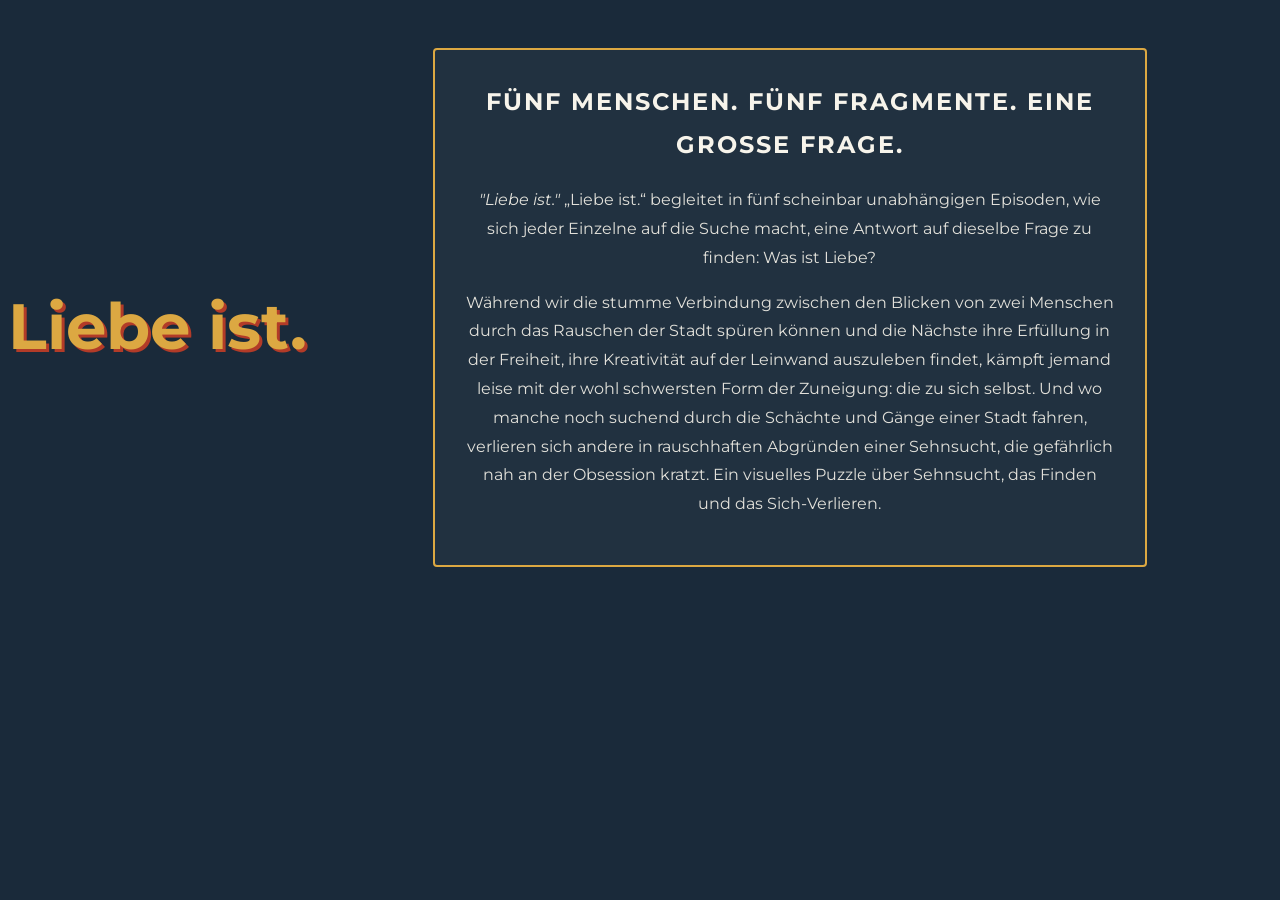
==== index.html @ 595dcff5 "Update index.html" ====
<!DOCTYPE html>
<html lang="de">
<head>
    <meta charset="UTF-8">
    <meta name="viewport" content="width=device-width, initial-scale=1.0">
    <title>Liebe ist.</title>
  
    <link rel="preconnect" href="https://fonts.googleapis.com">
    <link rel="preconnect" href="https://fonts.gstatic.com" crossorigin>
    <link href="https://fonts.googleapis.com/css2?family=Montserrat:wght@900&display=swap" rel="stylesheet">
    
    <link rel="stylesheet" href="./style.css">
</head>
<body>

    <div class= "hero-section">
        <h1>Liebe ist.</h1>
    </div>
   
    <div class= "teaser-container">
        <h2>Fünf Menschen. fünf Fragmente. Eine große Frage.</h2>
        <p>
            <em> "Liebe ist." </em>„Liebe ist.“ begleitet in fünf scheinbar unabhängigen Episoden, wie sich jeder Einzelne auf die Suche macht, eine Antwort auf dieselbe Frage zu finden: Was ist Liebe?
        </p>
        <p>Während wir die stumme Verbindung zwischen den Blicken von zwei Menschen durch das Rauschen der Stadt spüren können und die Nächste ihre Erfüllung in der Freiheit, ihre Kreativität auf der Leinwand auszuleben findet, kämpft jemand leise mit der wohl schwersten Form der Zuneigung: die zu sich selbst.
Und wo manche noch suchend durch die Schächte und Gänge einer Stadt fahren, verlieren sich andere in rauschhaften Abgründen einer Sehnsucht, die gefährlich nah an der Obsession kratzt.
 Ein visuelles Puzzle über Sehnsucht, das Finden und das Sich-Verlieren.
</p>

</body>
</html>
---- style.css ----
body{
  background-color: #1a2a3a;
  color: #f7f4eb;
  font-family: "Montserrat", sans-serif;
  display:flex;
  align-items:center;
}

h1{
  color: #dca842;
  font-size: 4rem;
  margin-bottom: 5px;
  text-shadow: 3px 3px 0px #b23b28;
}
 .teaser-container{
   max-width: 650px;
    background-color: rgba(255, 255, 255, 0.03); /* Minimal hellerer Hintergrund */
    border: 2px solid #dca842;                  /* Das Senfgelb als Rahmen */
    padding: 30px;
    margin: 40px auto;
    text-align: center;
    line-height: 1.8;
    border-radius: 4px;
}

.teaser-container h2 {
    color: #f7f4eb;
    font-family: 'Montserrat', sans-serif;
    font-size: 1.5rem;
    letter-spacing: 2px;
    margin-top: 0;
    text-transform: uppercase;
}

.teaser-container p {
    font-size: 1rem;
    opacity: 0.9;
}
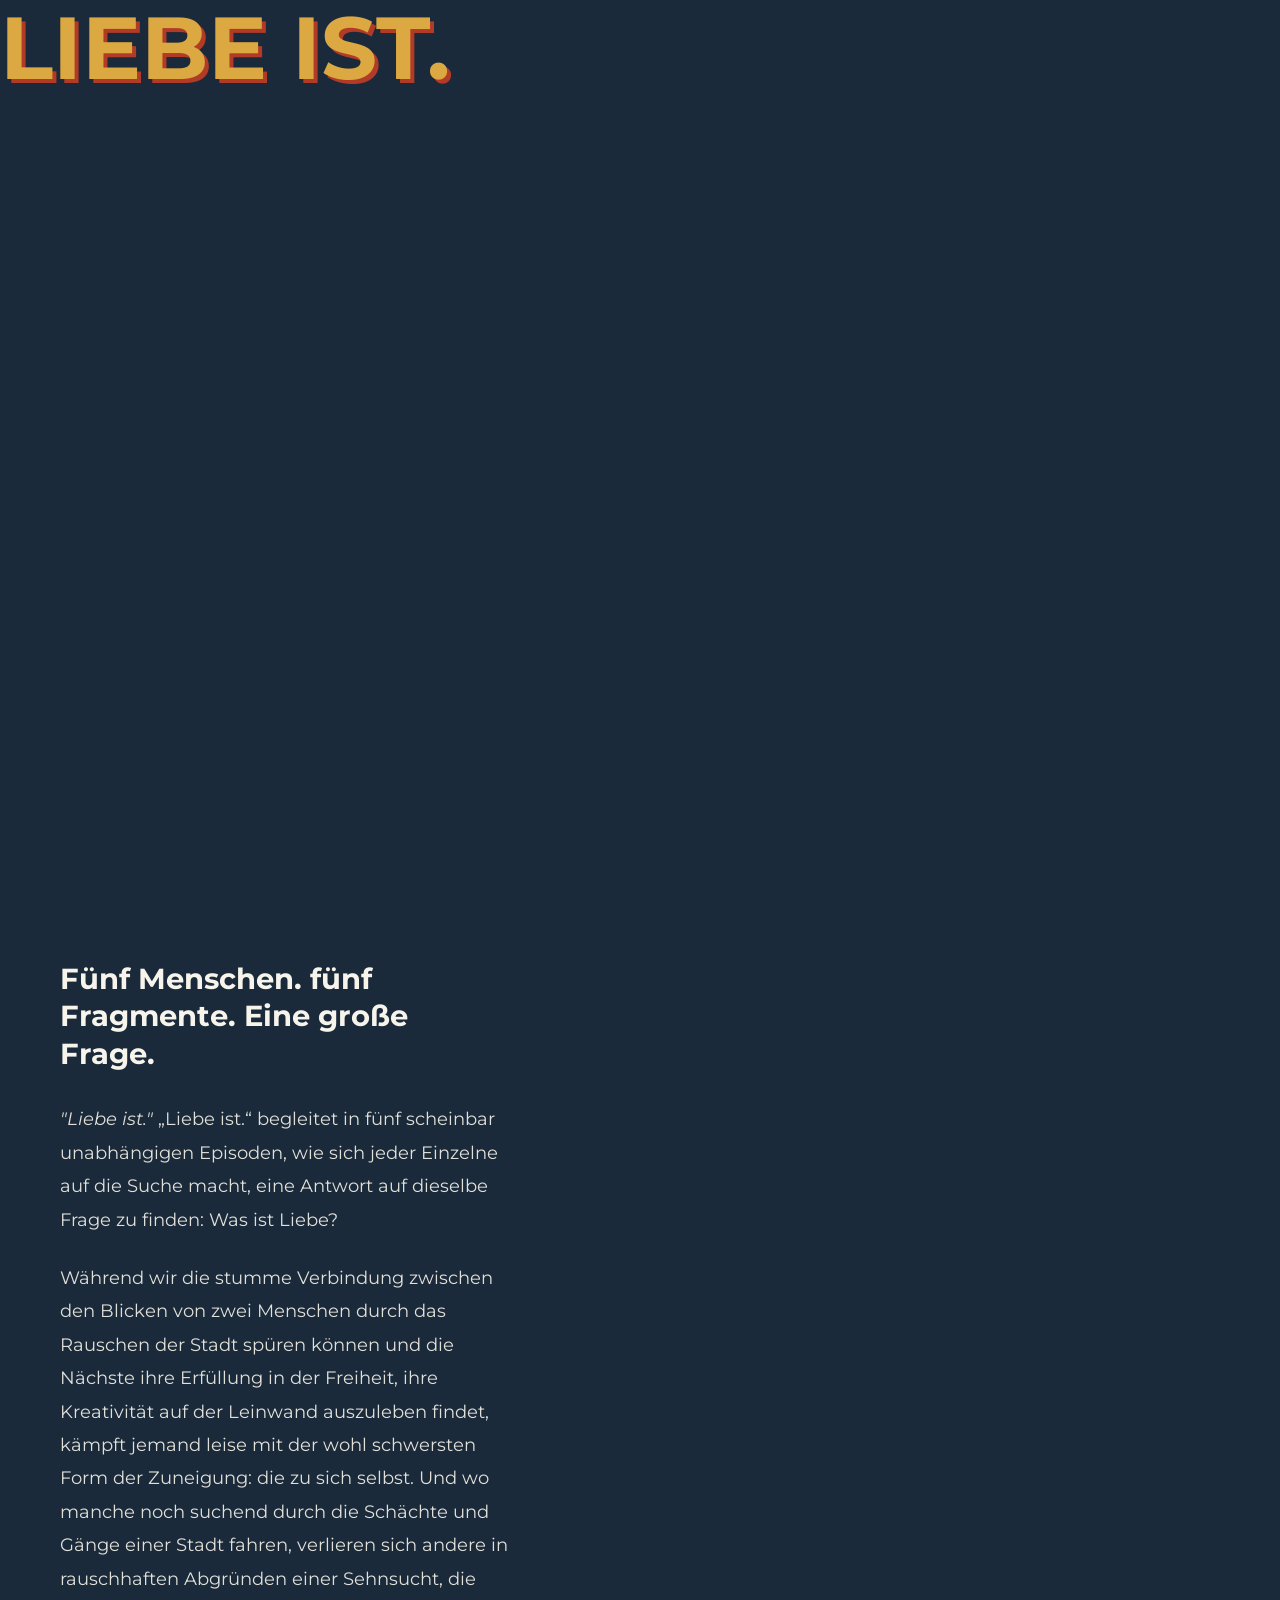
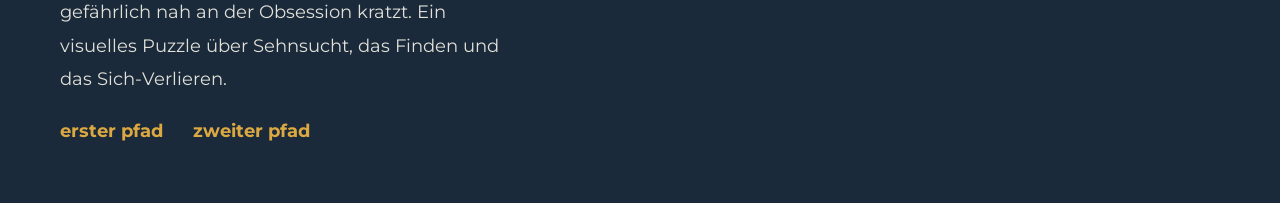
==== commit 411cfd3c: "Update index.html" ====
--- a/index.html
+++ b/index.html
@@ -18,6 +18,7 @@
     </div>
    
     <div class= "teaser-container">
+        <div class="teaser-content">
         <h2>Fünf Menschen. fünf Fragmente. Eine große Frage.</h2>
         <p>
             <em> "Liebe ist." </em>„Liebe ist.“ begleitet in fünf scheinbar unabhängigen Episoden, wie sich jeder Einzelne auf die Suche macht, eine Antwort auf dieselbe Frage zu finden: Was ist Liebe?
@@ -26,6 +27,12 @@
 Und wo manche noch suchend durch die Schächte und Gänge einer Stadt fahren, verlieren sich andere in rauschhaften Abgründen einer Sehnsucht, die gefährlich nah an der Obsession kratzt.
  Ein visuelles Puzzle über Sehnsucht, das Finden und das Sich-Verlieren.
 </p>
+<div class="nav-links">
+            <a href="./about.html">erster pfad</a>
+            <a href="./about2.html">zweiter pfad</a>
+        </div>
+    </div>
 
+</div>
 </body>
 </html>
--- a/style.css
+++ b/style.css
@@ -1,38 +1,102 @@
-body{
-  background-color: #1a2a3a;
-  color: #f7f4eb;
-  font-family: "Montserrat", sans-serif;
-  display:flex;
-  align-items:center;
+/* 1. Grund-Setup für die gesamte Seite */
+body {
+    background-color: #1a2a3a;
+    color: #f7f4eb;
+    font-family: "Futura", "Montserrat", sans-serif;
+    margin: 0;
+    padding: 0;
+    box-sizing: border-box;
 }
 
-h1{
-  color: #dca842;
-  font-size: 4rem;
-  margin-bottom: 5px;
-  text-shadow: 3px 3px 0px #b23b28;
+/* 2. Der Haupt-Container, der die zwei Hälften hält */
+.hero-section {
+    display: flex;
+    width: 100%;
+    height: 100vh; /* Nimmt exakt die volle Höhe des Bildschirms ein */
+    overflow: hidden; /* Verhindert, dass die ganze Seite scrollt */
 }
- .teaser-container{
-   max-width: 650px;
-    background-color: rgba(255, 255, 255, 0.03); /* Minimal hellerer Hintergrund */
-    border: 2px solid #dca842;                  /* Das Senfgelb als Rahmen */
-    padding: 30px;
-    margin: 40px auto;
+
+/* 3. LINKE HÄLFTE: Der Filmtitel (Feststehend & zentriert) */
+.title-container {
+    flex: 1; /* Genau 50% Breite */
+    display: flex;
+    justify-content: center;
+    align-items: center; /* Zentriert den Titel perfekt auf der Y-Achse (vertikal) */
+    background-color: #1a2a3a;
+    padding: 40px;
+}
+
+h1 {
+    color: #dca842;
+    font-size: 5.5rem; /* Schön groß und dominant */
+    margin: 0;
+    text-transform: uppercase;
+    text-shadow: 4px 4px 0px #b23b28;
+    line-height: 1.1;
     text-align: center;
-    line-height: 1.8;
-    border-radius: 4px;
+}
+
+/* 4. RECHTE HÄLFTE: Der Teaser-Text (Scrollbar) */
+.teaser-container {
+    flex: 1; /* Genau 50% Breite */
+    overflow-y: auto; /* Macht NUR diese rechte Seite scrollbar, falls der Text lang ist */
+    padding: 60px; /* Viel Luft zu allen Seiten */
+    display: flex;
+    flex-direction: column;
+    justify-content: center; /* Zentriert den Text optional auch vertikal, wenn genug Platz ist */
+    background-color: #1a2a3a; /* Kein Rahmen, gleicher Hintergrund */
+    max-width: 450px;
+    magrin: 0 auto;
 }
 
 .teaser-container h2 {
     color: #f7f4eb;
-    font-family: 'Montserrat', sans-serif;
-    font-size: 1.5rem;
-    letter-spacing: 2px;
+    font-size: 1.8rem;
+    line-height: 1.3;
     margin-top: 0;
-    text-transform: uppercase;
+    margin-bottom: 30px;
 }
 
 .teaser-container p {
-    font-size: 1rem;
+    font-size: 1.1rem;
+    line-height: 1.9; /* Schön luftiger Zeilenabstand */
+    margin-bottom: 25px;
     opacity: 0.9;
 }
+
+/* Styling für deine Pfade/Links */
+.nav-links {
+    margin-top: 20px;
+    display: flex;
+    gap: 30px;
+}
+
+.nav-links a {
+    color: #dca842;
+    text-decoration: none;
+    font-weight: bold;
+    font-size: 1.1rem;
+    border-bottom: 2px solid transparent;
+    transition: border-color 0.3s;
+}
+
+.nav-links a:hover {
+    border-bottom-color: #b23b28;
+}
+
+/* 5. Responsive Design für Smartphones (Untereinander statt Nebeneinander) */
+@media (max-width: 768px) {
+    .hero-section {
+        flex-direction: column;
+        height: auto;
+        overflow: visible;
+    }
+    .title-container {
+        height: 40vh; /* Titel oben nimmt 40% der Höhe ein */
+    }
+    .teaser-container {
+        height: auto;
+        overflow: visible;
+        padding: 40px 20px;
+    }
+}
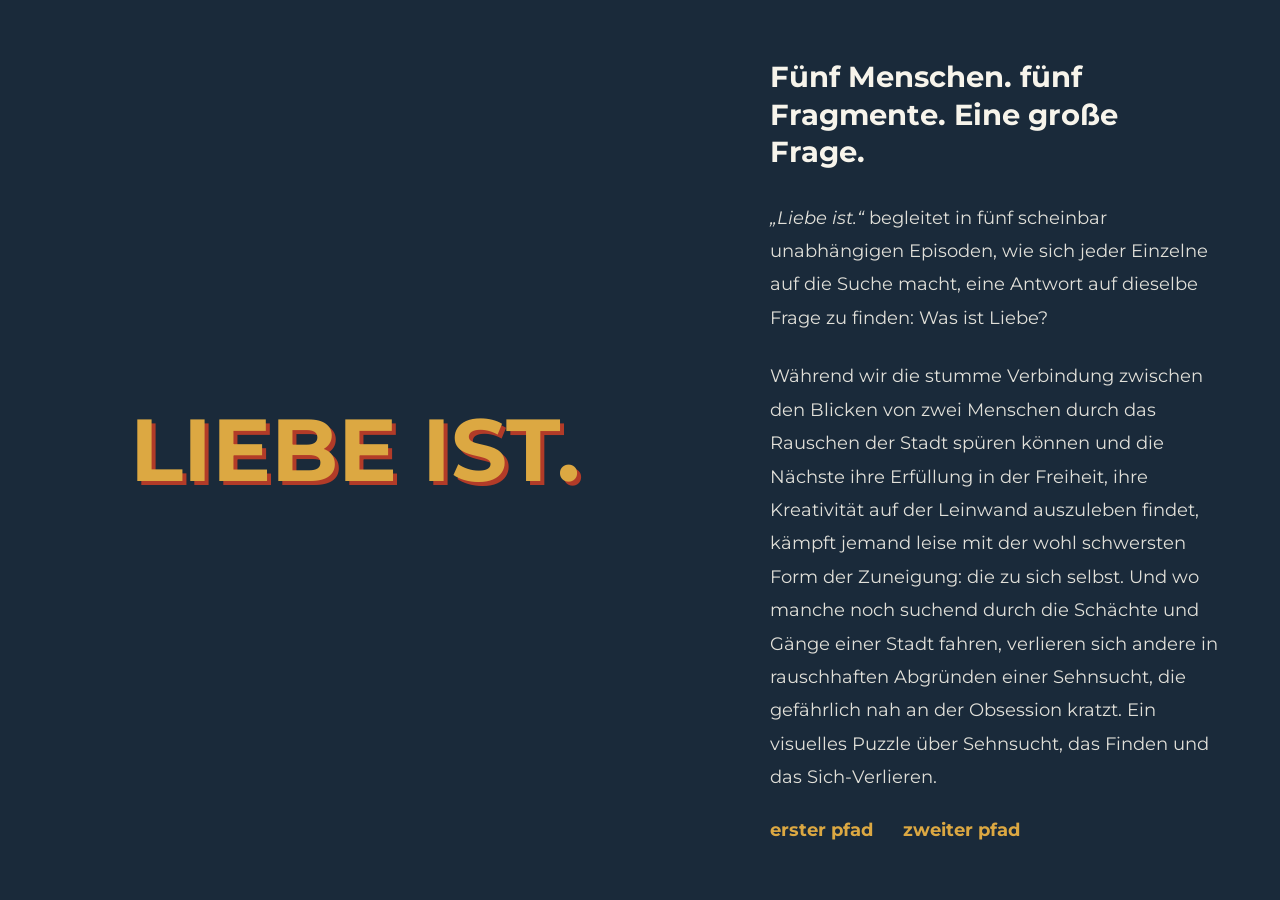
==== commit e8140c1d: "Update index.html" ====
--- a/index.html
+++ b/index.html
@@ -4,7 +4,7 @@
     <meta charset="UTF-8">
     <meta name="viewport" content="width=device-width, initial-scale=1.0">
     <title>Liebe ist.</title>
-  
+    <!-- Google Font für den echten Wes-Anderson-Look -->
     <link rel="preconnect" href="https://fonts.googleapis.com">
     <link rel="preconnect" href="https://fonts.gstatic.com" crossorigin>
     <link href="https://fonts.googleapis.com/css2?family=Montserrat:wght@900&display=swap" rel="stylesheet">
@@ -13,26 +13,35 @@
 </head>
 <body>
 
-    <div class= "hero-section">
-        <h1>Liebe ist.</h1>
-    </div>
-   
-    <div class= "teaser-container">
-        <div class="teaser-content">
-        <h2>Fünf Menschen. fünf Fragmente. Eine große Frage.</h2>
-        <p>
-            <em> "Liebe ist." </em>„Liebe ist.“ begleitet in fünf scheinbar unabhängigen Episoden, wie sich jeder Einzelne auf die Suche macht, eine Antwort auf dieselbe Frage zu finden: Was ist Liebe?
-        </p>
-        <p>Während wir die stumme Verbindung zwischen den Blicken von zwei Menschen durch das Rauschen der Stadt spüren können und die Nächste ihre Erfüllung in der Freiheit, ihre Kreativität auf der Leinwand auszuleben findet, kämpft jemand leise mit der wohl schwersten Form der Zuneigung: die zu sich selbst.
-Und wo manche noch suchend durch die Schächte und Gänge einer Stadt fahren, verlieren sich andere in rauschhaften Abgründen einer Sehnsucht, die gefährlich nah an der Obsession kratzt.
- Ein visuelles Puzzle über Sehnsucht, das Finden und das Sich-Verlieren.
-</p>
-<div class="nav-links">
-            <a href="./about.html">erster pfad</a>
-            <a href="./about2.html">zweiter pfad</a>
-        </div>
-    </div>
+    <!-- 1. Der große Haupt-Kasten -->
+    <div class="hero-section">
+        
+        <!-- 2. LINKE HÄLFTE: Nur für den Filmtitel -->
+        <div class="title-container">
+            <h1>Liebe ist.</h1>
+        </div> <!-- Hier geht die linke Hälfte zu! -->
 
-</div>
+        <!-- 3. RECHTE HÄLFTE: Nur für den Teaser-Text -->
+        <div class="teaser-container">
+            <div class="teaser-content">
+                <h2>Fünf Menschen. fünf Fragmente. Eine große Frage.</h2>
+                <p>
+                    <em>„Liebe ist.“</em> begleitet in fünf scheinbar unabhängigen Episoden, 
+                    wie sich jeder Einzelne auf die Suche macht, eine Antwort auf dieselbe Frage zu finden: Was ist Liebe?
+                </p>
+                <p>
+                    Während wir die stumme Verbindung zwischen den Blicken von zwei Menschen durch das Rauschen der Stadt spüren können und die Nächste ihre Erfüllung in der Freiheit, ihre Kreativität auf der Leinwand auszuleben findet, kämpft jemand leise mit der wohl schwersten Form der Zuneigung: die zu sich selbst. Und wo manche noch suchend durch die Schächte und Gänge einer Stadt fahren, verlieren sich andere in rauschhaften Abgründen einer Sehnsucht, die gefährlich nah an der Obsession kratzt. Ein visuelles Puzzle über Sehnsucht, das Finden und das Sich-Verlieren.
+                </p>
+                
+                <!-- Die Pfade sauber unten drunter -->
+                <div class="nav-links">
+                    <a href="./about.html">erster pfad</a>
+                    <a href="./about2.html">zweiter pfad</a>
+                </div>
+            </div>
+        </div> <!-- Hier geht die rechte Hälfte zu! -->
+
+    </div> <!-- Hier geht die Haupt-Sektion zu! -->
+
 </body>
 </html>
--- a/style.css
+++ b/style.css
@@ -1,4 +1,4 @@
-/* 1. Grund-Setup für die gesamte Seite */
+
 body {
     background-color: #1a2a3a;
     color: #f7f4eb;
@@ -8,7 +8,7 @@
     box-sizing: border-box;
 }
 
-/* 2. Der Haupt-Container, der die zwei Hälften hält */
+
 .hero-section {
     display: flex;
     width: 100%;
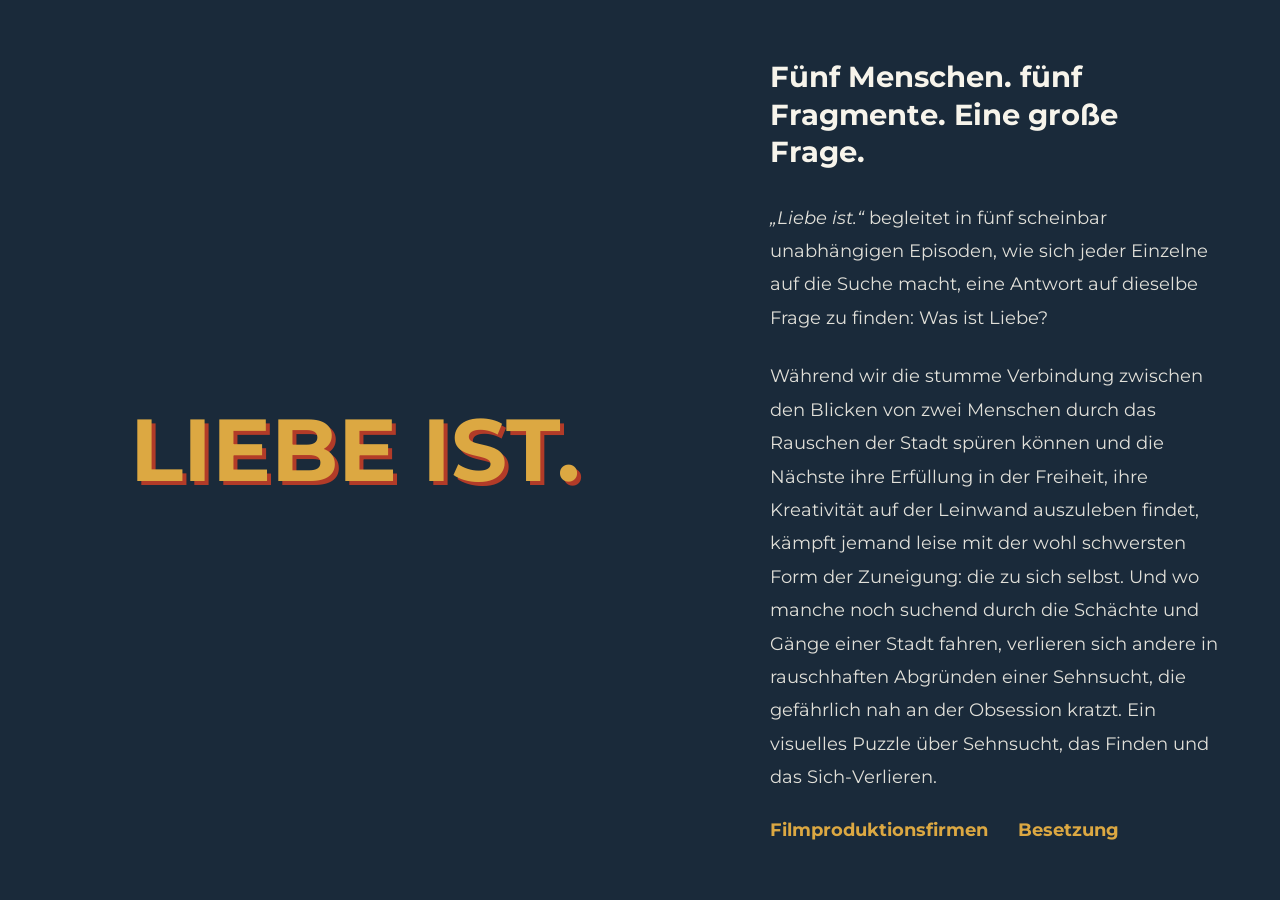
==== commit d26b9258: "Update index.html" ====
--- a/index.html
+++ b/index.html
@@ -4,7 +4,7 @@
     <meta charset="UTF-8">
     <meta name="viewport" content="width=device-width, initial-scale=1.0">
     <title>Liebe ist.</title>
-    <!-- Google Font für den echten Wes-Anderson-Look -->
+
     <link rel="preconnect" href="https://fonts.googleapis.com">
     <link rel="preconnect" href="https://fonts.gstatic.com" crossorigin>
     <link href="https://fonts.googleapis.com/css2?family=Montserrat:wght@900&display=swap" rel="stylesheet">
@@ -13,13 +13,12 @@
 </head>
 <body>
 
-    <!-- 1. Der große Haupt-Kasten -->
+  
     <div class="hero-section">
         
-        <!-- 2. LINKE HÄLFTE: Nur für den Filmtitel -->
         <div class="title-container">
             <h1>Liebe ist.</h1>
-        </div> <!-- Hier geht die linke Hälfte zu! -->
+        </div> 
 
         <!-- 3. RECHTE HÄLFTE: Nur für den Teaser-Text -->
         <div class="teaser-container">
@@ -33,15 +32,15 @@
                     Während wir die stumme Verbindung zwischen den Blicken von zwei Menschen durch das Rauschen der Stadt spüren können und die Nächste ihre Erfüllung in der Freiheit, ihre Kreativität auf der Leinwand auszuleben findet, kämpft jemand leise mit der wohl schwersten Form der Zuneigung: die zu sich selbst. Und wo manche noch suchend durch die Schächte und Gänge einer Stadt fahren, verlieren sich andere in rauschhaften Abgründen einer Sehnsucht, die gefährlich nah an der Obsession kratzt. Ein visuelles Puzzle über Sehnsucht, das Finden und das Sich-Verlieren.
                 </p>
                 
-                <!-- Die Pfade sauber unten drunter -->
+              
                 <div class="nav-links">
-                    <a href="./about.html">erster pfad</a>
-                    <a href="./about2.html">zweiter pfad</a>
+                    <a href="./about.html">Filmproduktionsfirmen</a>
+                    <a href="./about2.html">Besetzung</a>
                 </div>
             </div>
-        </div> <!-- Hier geht die rechte Hälfte zu! -->
+        </div> 
 
-    </div> <!-- Hier geht die Haupt-Sektion zu! -->
+    </div> 
 
 </body>
 </html>
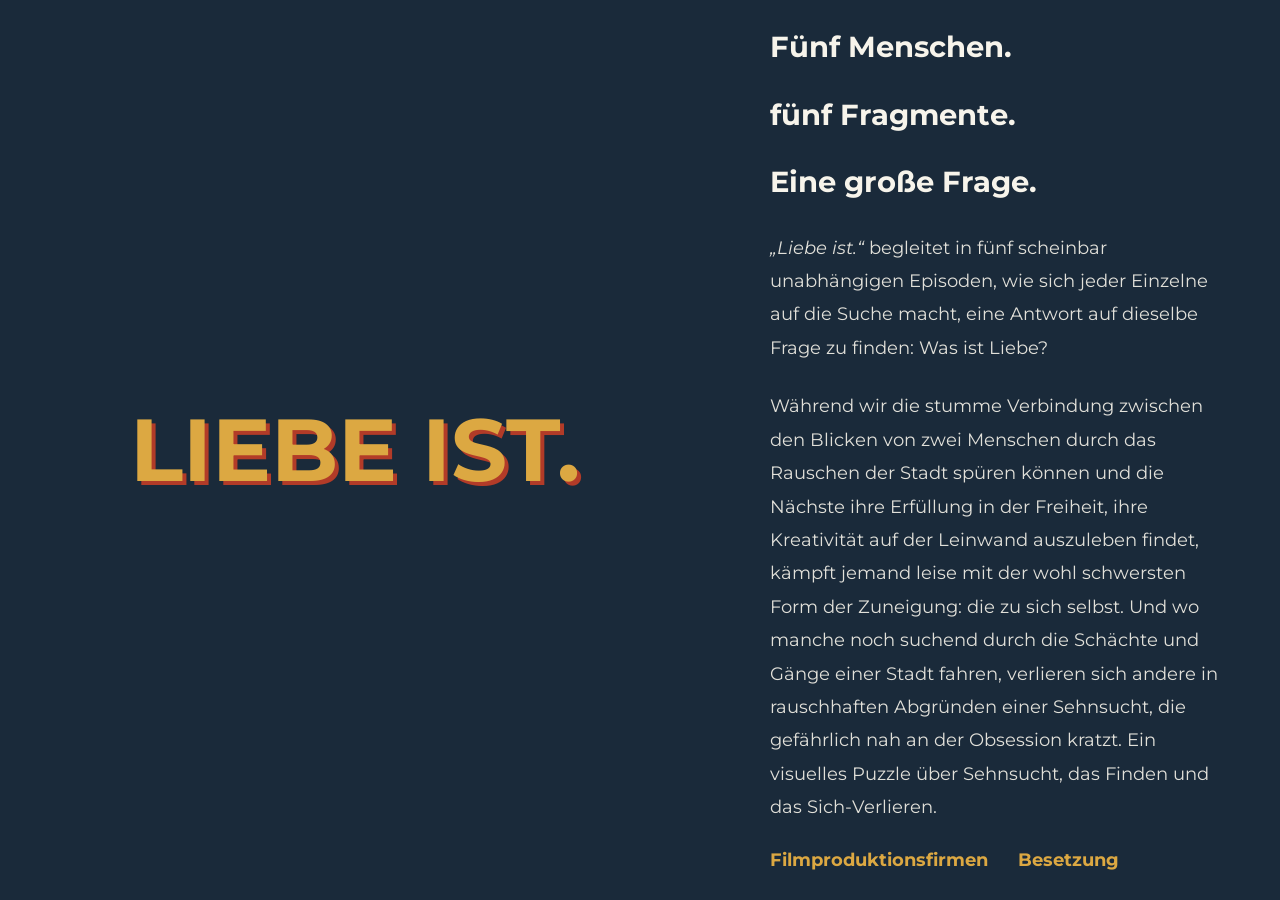
==== commit 50bc46dc: "Update index.html" ====
--- a/index.html
+++ b/index.html
@@ -20,10 +20,12 @@
             <h1>Liebe ist.</h1>
         </div> 
 
-        <!-- 3. RECHTE HÄLFTE: Nur für den Teaser-Text -->
+      
         <div class="teaser-container">
             <div class="teaser-content">
-                <h2>Fünf Menschen. fünf Fragmente. Eine große Frage.</h2>
+                <h2>Fünf Menschen.</h2> 
+                  <h2>  fünf Fragmente.</h2>
+                    <h2>Eine große Frage.</h2>
                 <p>
                     <em>„Liebe ist.“</em> begleitet in fünf scheinbar unabhängigen Episoden, 
                     wie sich jeder Einzelne auf die Suche macht, eine Antwort auf dieselbe Frage zu finden: Was ist Liebe?
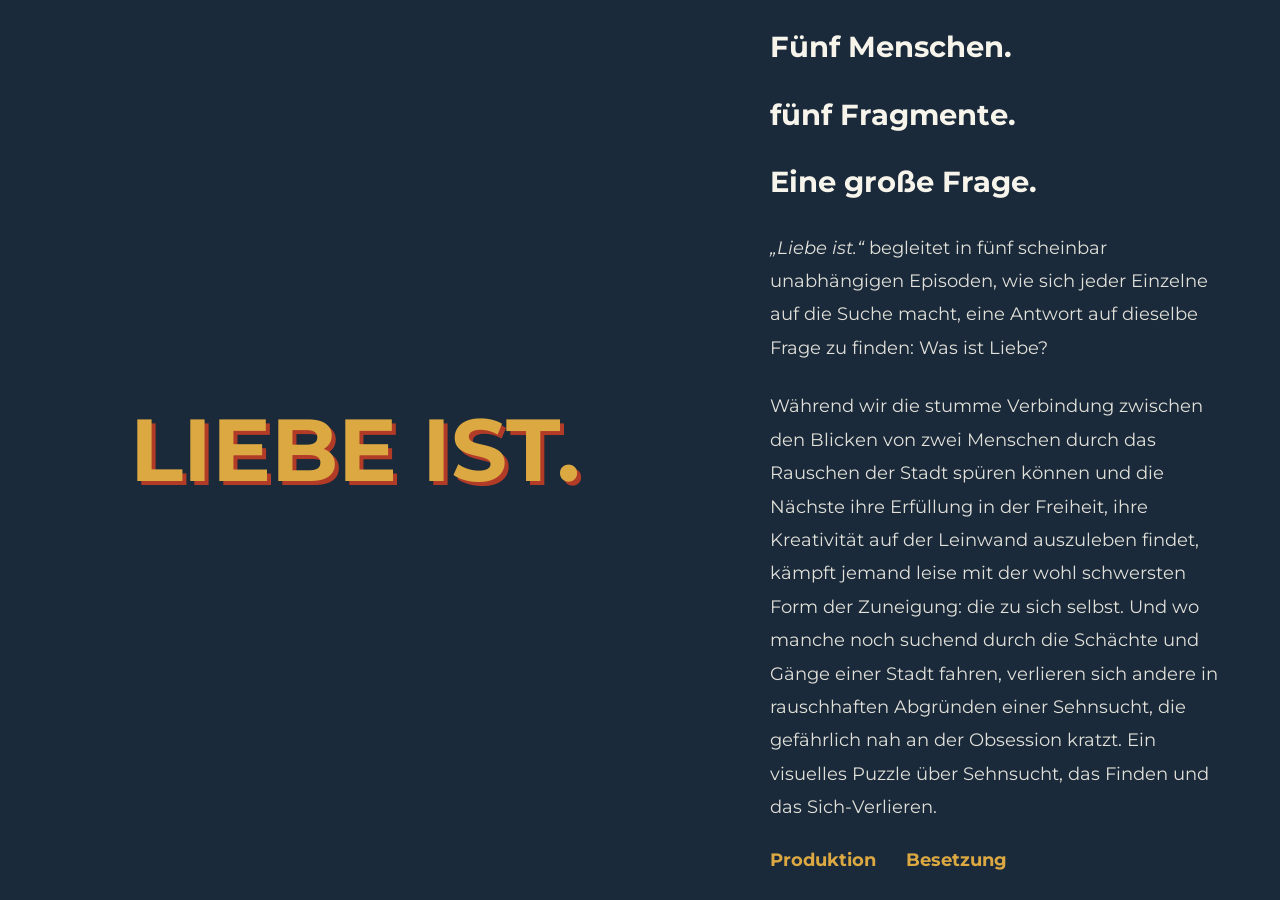
==== commit e14e0af8: "Update index.html" ====
--- a/index.html
+++ b/index.html
@@ -36,7 +36,7 @@
                 
               
                 <div class="nav-links">
-                    <a href="./about.html">Filmproduktionsfirmen</a>
+                    <a href="./about.html">Produktion</a>
                     <a href="./about2.html">Besetzung</a>
                 </div>
             </div>
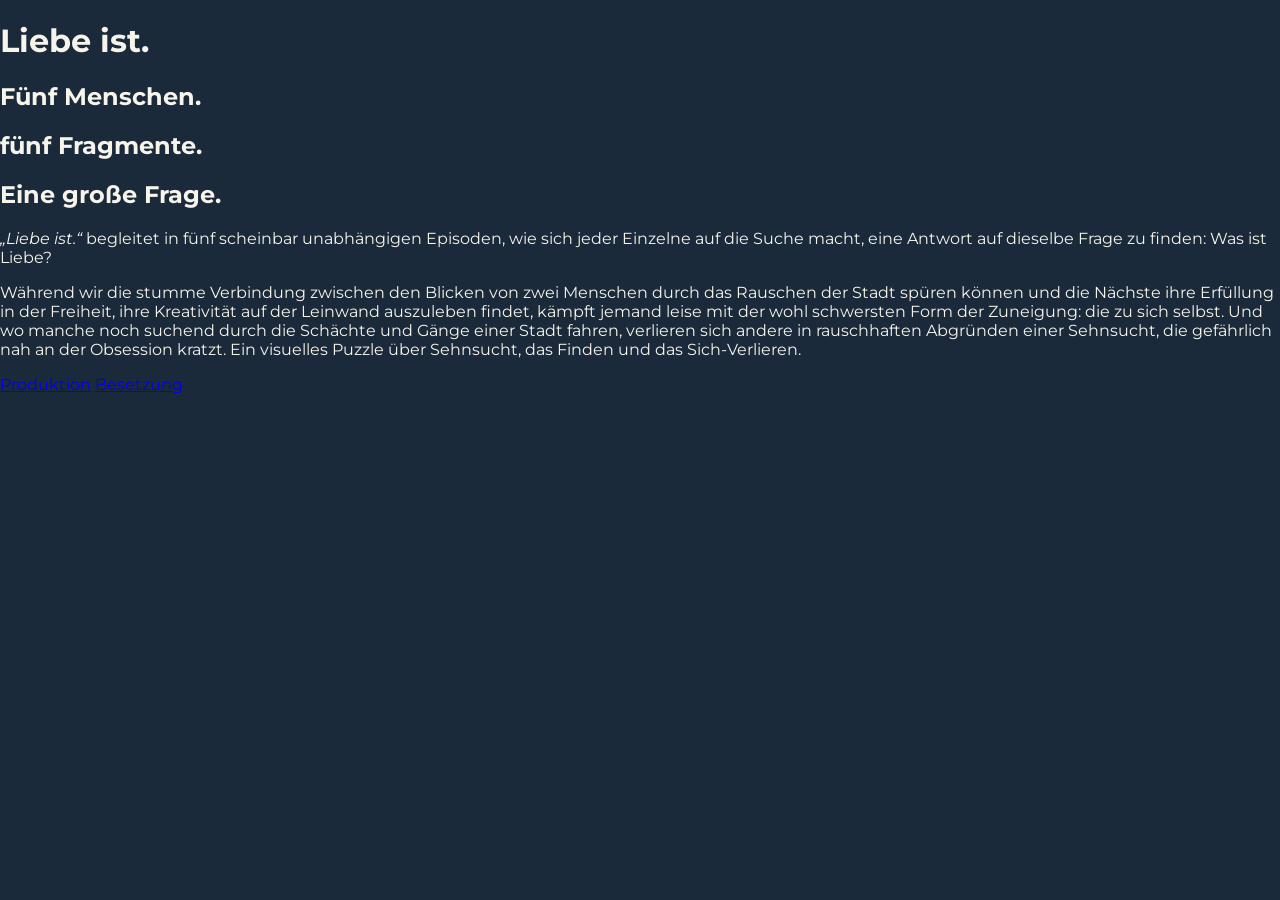
==== commit 5b05b3cc: "Update index.html" ====
--- a/index.html
+++ b/index.html
@@ -4,7 +4,6 @@
     <meta charset="UTF-8">
     <meta name="viewport" content="width=device-width, initial-scale=1.0">
     <title>Liebe ist.</title>
-
     <link rel="preconnect" href="https://fonts.googleapis.com">
     <link rel="preconnect" href="https://fonts.gstatic.com" crossorigin>
     <link href="https://fonts.googleapis.com/css2?family=Montserrat:wght@900&display=swap" rel="stylesheet">
--- a/style.css
+++ b/style.css
@@ -1,4 +1,3 @@
-
 body {
     background-color: #1a2a3a;
     color: #f7f4eb;
@@ -9,26 +8,170 @@
 }
 
 
+.back-icon {
+    width: 50px !important; 
+    height: auto !important;
+}
+
+.episode-img {
+    width: 100% !important;
+    height: 100% !important; 
+    object-fit: contain !important; 
+    border-radius: 0px !important;
+    display:block;
+}
+
+
+.cast-section {
+    width: 90%;
+    max-width: 1400px;
+    margin: 60px auto; 
+    text-align: left;
+    position: relative;
+}
+
+.cast-grid {
+    display: flex;
+    flex-direction: column; 
+    align-items: center;      
+    gap: 60px;              
+    margin-top: 40px;
+    margin-bottom: 80px;
+}
+
+
+.cast-card {
+    width: 100%;
+    max-width: 600px;       
+    border-radius: 0px !important; 
+    overflow: hidden !important; 
+    box-shadow: 0 10px 30px rgba(0, 0, 0, 0.3); 
+    position: relative; 
+}
+
+
+.cast-overlay {
+    position: absolute;
+    top: 0;
+    left: 0;
+    width: 100%;
+    height: 100%;
+    background-color: rgba(26, 42, 58, 0.85); 
+    display: flex;
+    justify-content: center;
+    align-items: center;
+    opacity: 0; 
+    transition: opacity 0.4s ease; 
+    padding: 30px;
+    box-sizing: border-box;
+}
+
+
+.cast-text-content {
+    border: 2px solid #dca842;
+    width: 100%;
+    height: 100%;
+    display: flex;
+    flex-direction: column;
+    justify-content: center;
+    align-items: center;
+    padding: 20px;
+    box-sizing: border-box;
+    text-align: center;
+}
+
+
+.cast-card:hover .cast-overlay {
+    opacity: 1; 
+}
+
+
+.cast-text-content h3 {
+    color: #f7f4eb; 
+    font-size: 1.5rem;
+    margin-bottom: 12px;
+    text-transform: uppercase;
+    letter-spacing: 1px;
+}
+
+.cast-text-content p {
+    color: #F8D58D;
+    font-size: 0.95rem;
+    line-height: 1.6;
+    margin: 0;
+}
+
+.page-title {
+    color: #dca842;
+    font-size: 3.5rem;
+    text-transform: uppercase;
+    text-shadow: 3px 3px 0px #b23b28;
+    margin-top: 20px;
+    margin-bottom: 10px;
+
+.back-link {
+    color: #f7f4eb;
+    text-decoration: none;
+    font-size: 1.1rem;
+    opacity: 0.7;
+    transition: opacity 0.3s, color 0.3s;
+    display: inline-flex; 
+    align-items: center;  
+    gap: 20px;             
+    position: absolute;
+    top: 0;       
+    right: 0;    
+    margin-bottom: 0;
+}
+
+.back-link:hover {
+    opacity: 1;
+    color: #dca842;
+}
+
+.back-link:hover .back-icon {
+    transform: translateX(-4px) scale(1.05);
+} 
+
+.nav-links {
+    margin-top: 20px;
+    display: flex;
+    gap: 30px;
+}
+
+.nav-links a {
+    color: #dca842;
+    text-decoration: none;
+    font-weight: bold;
+    font-size: 1.1rem;
+    border-bottom: 2px solid transparent;
+    transition: border-color 0.3s;
+}
+
+.nav-links a:hover {
+    border-bottom-color: #b23b28;
+}
+
+
 .hero-section {
     display: flex;
     width: 100%;
-    height: 100vh; /* Nimmt exakt die volle Höhe des Bildschirms ein */
-    overflow: hidden; /* Verhindert, dass die ganze Seite scrollt */
-}
-
-/* 3. LINKE HÄLFTE: Der Filmtitel (Feststehend & zentriert) */
+    height: 100vh; 
+    overflow: hidden; 
+}
+
 .title-container {
-    flex: 1; /* Genau 50% Breite */
+    flex: 1; 
     display: flex;
     justify-content: center;
-    align-items: center; /* Zentriert den Titel perfekt auf der Y-Achse (vertikal) */
+    align-items: center; 
     background-color: #1a2a3a;
     padding: 40px;
 }
 
 h1 {
     color: #dca842;
-    font-size: 5.5rem; /* Schön groß und dominant */
+    font-size: 5.5rem; 
     margin: 0;
     text-transform: uppercase;
     text-shadow: 4px 4px 0px #b23b28;
@@ -36,21 +179,20 @@
     text-align: center;
 }
 
-/* 4. RECHTE HÄLFTE: Der Teaser-Text (Scrollbar) */
 .teaser-container {
-    flex: 1; /* Genau 50% Breite */
-    overflow-y: auto; /* Macht NUR diese rechte Seite scrollbar, falls der Text lang ist */
-    padding: 60px; /* Viel Luft zu allen Seiten */
+    flex: 1; 
+    overflow-y: auto; 
+    padding: 60px; 
     display: flex;
     flex-direction: column;
-    justify-content: center; /* Zentriert den Text optional auch vertikal, wenn genug Platz ist */
-    background-color: #1a2a3a; /* Kein Rahmen, gleicher Hintergrund */
+    justify-content: center; 
+    background-color: #1a2a3a; 
     max-width: 450px;
-    magrin: 0 auto;
+    margin: 0 auto; 
 }
 
 .teaser-container h2 {
-    color: #f7f4eb;
+    color: #F8D58D;
     font-size: 1.8rem;
     line-height: 1.3;
     margin-top: 0;
@@ -59,32 +201,12 @@
 
 .teaser-container p {
     font-size: 1.1rem;
-    line-height: 1.9; /* Schön luftiger Zeilenabstand */
+    line-height: 1.9; 
     margin-bottom: 25px;
     opacity: 0.9;
 }
 
-/* Styling für deine Pfade/Links */
-.nav-links {
-    margin-top: 20px;
-    display: flex;
-    gap: 30px;
-}
-
-.nav-links a {
-    color: #dca842;
-    text-decoration: none;
-    font-weight: bold;
-    font-size: 1.1rem;
-    border-bottom: 2px solid transparent;
-    transition: border-color 0.3s;
-}
-
-.nav-links a:hover {
-    border-bottom-color: #b23b28;
-}
-
-/* 5. Responsive Design für Smartphones (Untereinander statt Nebeneinander) */
+
 @media (max-width: 768px) {
     .hero-section {
         flex-direction: column;
@@ -92,7 +214,7 @@
         overflow: visible;
     }
     .title-container {
-        height: 40vh; /* Titel oben nimmt 40% der Höhe ein */
+        height: 40vh;
     }
     .teaser-container {
         height: auto;
@@ -100,3 +222,24 @@
         padding: 40px 20px;
     }
 }
+    .cast-card {
+        max-width: 85%;   
+        height: auto !important; 
+        aspect-ratio: 450 / 635; 
+    }
+    
+    
+    .cast-text-content h3 {
+        font-size: 1.2rem;
+    }
+    .cast-text-content p {
+        font-size: 0.85rem;
+    }
+}
+
+.team-galerie {
+    display: grid;
+    grid-template-columns: repeat(5, 1fr);
+    gap: 20px;
+    padding: 40px;
+}
